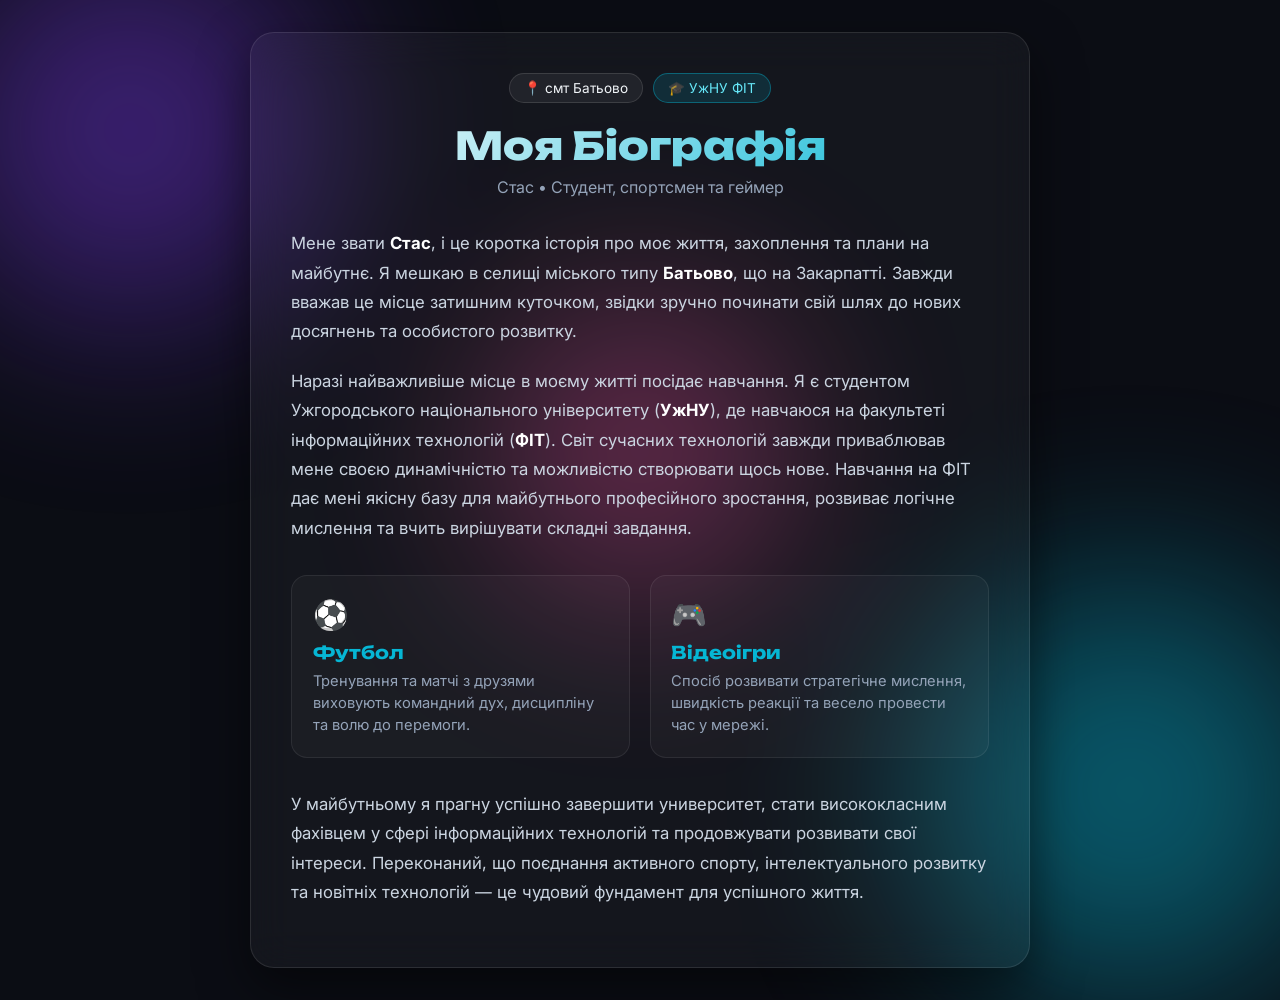
==== first.html @ a004d103 "Add files via upload" ====
<!DOCTYPE html>
<html lang="uk">
<head>
    <meta charset="UTF-8">
    <meta name="viewport" content="width=device-width, initial-scale=1.0">
    <title>Біографія | Стас</title>

    <link rel="preconnect" href="https://fonts.googleapis.com">
    <link rel="preconnect" href="https://fonts.gstatic.com" crossorigin>
    <link href="https://fonts.googleapis.com/css2?family=Inter:wght@300;400;600&family=Unbounded:wght@600;800&display=swap" rel="stylesheet">
    
    <link rel="stylesheet" href="first.css">
</head>
<body>

    <!-- Декоративні анімовані елементи фону -->
    <div class="background-blob blob-1"></div>
    <div class="background-blob blob-2"></div>
    <div class="background-blob blob-3"></div>

   
    <main class="container">
        
        <header class="profile-header">
            <div class="badge-group">
                <span class="badge">📍 смт Батьово</span>
                <span class="badge highlight">🎓 УжНУ ФІТ</span>
            </div>
            <h1>Моя Біографія</h1>
            <p class="subtitle">Стас • Студент, спортсмен та геймер</p>
        </header>

        <article class="bio-content">
            <p>
                Мене звати <strong>Стас</strong>, і це коротка історія про моє життя, захоплення та плани на майбутнє. 
                Я мешкаю в селищі міського типу <strong>Батьово</strong>, що на Закарпатті. Завжди вважав це місце затишним куточком, 
                звідки зручно починати свій шлях до нових досягнень та особистого розвитку.
            </p>

            <p>
                Наразі найважливіше місце в моєму житті посідає навчання. Я є студентом Ужгородського національного університету (<strong>УжНУ</strong>), 
                де навчаюся на факультеті інформаційних технологій (<strong>ФІТ</strong>). Світ сучасних технологій завжди приваблював мене 
                своєю динамічністю та можливістю створювати щось нове. Навчання на ФІТ дає мені якісну базу для майбутнього професійного зростання, 
                розвиває логічне мислення та вчить вирішувати складні завдання.
            </p>

           
            <div class="hobbies-grid">
                <div class="hobby-card">
                    <span class="hobby-icon">⚽</span>
                    <h3>Футбол</h3>
                    <p>Тренування та матчі з друзями виховують командний дух, дисципліну та волю до перемоги.</p>
                </div>
                <div class="hobby-card">
                    <span class="hobby-icon">🎮</span>
                    <h3>Відеоігри</h3>
                    <p>Спосіб розвивати стратегічне мислення, швидкість реакції та весело провести час у мережі.</p>
                </div>
            </div>

            <p>
                У майбутньому я прагну успішно завершити университет, стати висококласним фахівцем у сфері інформаційних технологій та продовжувати розвивати свої інтереси. 
                Переконаний, що поєднання активного спорту, інтелектуального розвитку та новітніх технологій — це чудовий фундамент для успішного життя.
            </p>
        </article>

    </main>

</body>
</html>
---- first.css ----
:root {
    --bg-color: #0b0d14;
    --card-bg: rgba(255, 255, 255, 0.04);
    --card-border: rgba(255, 255, 255, 0.1);
    --text-primary: #f0f4f8;
    --text-secondary: #94a3b8;
    --accent-purple: #7c3aed;
    --accent-cyan: #06b6d4;
    --accent-pink: #ec4899;
}

* {
    box-sizing: border-box;
    margin: 0;
    padding: 0;
}

body {
    font-family: 'Inter', sans-serif;
    background-color: var(--bg-color);
    color: var(--text-primary);
    min-height: 100vh;
    display: flex;
    justify-content: center;
    align-items: center;
    padding: 2rem 1rem;
    position: relative;
    overflow-x: hidden;
}


.background-blob {
    position: fixed;
    border-radius: 50%;
    filter: blur(100px);
    opacity: 0.45;
    z-index: 0;
    animation: float 12s infinite alternate ease-in-out;
}

.blob-1 {
    width: 380px;
    height: 380px;
    background: var(--accent-purple);
    top: -60px;
    left: -60px;
}

.blob-2 {
    width: 420px;
    height: 420px;
    background: var(--accent-cyan);
    bottom: -100px;
    right: -60px;
    animation-delay: -4s;
}

.blob-3 {
    width: 280px;
    height: 280px;
    background: var(--accent-pink);
    top: 50%;
    left: 50%;
    transform: translate(-50%, -50%);
    animation-delay: -8s;
}

@keyframes float {
    0% {
        transform: translate(0, 0) scale(1);
    }
    100% {
        transform: translate(40px, 60px) scale(1.1);
    }
}


.container {
    position: relative;
    z-index: 1;
    max-width: 780px;
    width: 100%;
    background: var(--card-bg);
    backdrop-filter: blur(20px);
    -webkit-backdrop-filter: blur(20px);
    border: 1px solid var(--card-border);
    border-radius: 24px;
    padding: 2.5rem;
    box-shadow: 0 20px 50px rgba(0, 0, 0, 0.5);
}


.profile-header {
    margin-bottom: 2rem;
    text-align: center;
}

.badge-group {
    display: flex;
    justify-content: center;
    gap: 10px;
    margin-bottom: 1.2rem;
    flex-wrap: wrap;
}

.badge {
    font-size: 0.85rem;
    padding: 6px 14px;
    border-radius: 20px;
    background: rgba(255, 255, 255, 0.06);
    border: 1px solid rgba(255, 255, 255, 0.12);
    color: var(--text-primary);
}

.badge.highlight {
    background: rgba(6, 182, 212, 0.15);
    border-color: rgba(6, 182, 212, 0.4);
    color: #67e8f9;
}

h1 {
    font-family: 'Unbounded', sans-serif;
    font-size: 2.4rem;
    font-weight: 800;
    background: linear-gradient(135deg, #ffffff 0%, var(--accent-cyan) 100%);
    -webkit-background-clip: text;
    -webkit-text-fill-color: transparent;
    margin-bottom: 0.5rem;
}

.subtitle {
    color: var(--text-secondary);
    font-size: 1rem;
}


.bio-content p {
    line-height: 1.75;
    color: #cbd5e1;
    margin-bottom: 1.25rem;
    font-size: 1.05rem;
}

.bio-content strong {
    color: #ffffff;
}

/* === Картки для хобі === */
.hobbies-grid {
    display: grid;
    grid-template-columns: 1fr 1fr;
    gap: 1.2rem;
    margin: 2rem 0;
}

.hobby-card {
    background: rgba(255, 255, 255, 0.03);
    border: 1px solid rgba(255, 255, 255, 0.08);
    border-radius: 16px;
    padding: 1.3rem;
    transition: transform 0.3s ease, border-color 0.3s ease;
}

.hobby-card:hover {
    transform: translateY(-4px);
    border-color: rgba(6, 182, 212, 0.5);
}

.hobby-icon {
    font-size: 1.8rem;
    display: block;
    margin-bottom: 0.6rem;
}

.hobby-card h3 {
    font-family: 'Unbounded', sans-serif;
    font-size: 1.1rem;
    margin-bottom: 0.4rem;
    color: var(--accent-cyan);
}

.hobby-card p {
    font-size: 0.92rem;
    margin-bottom: 0;
    color: var(--text-secondary);
    line-height: 1.5;
}
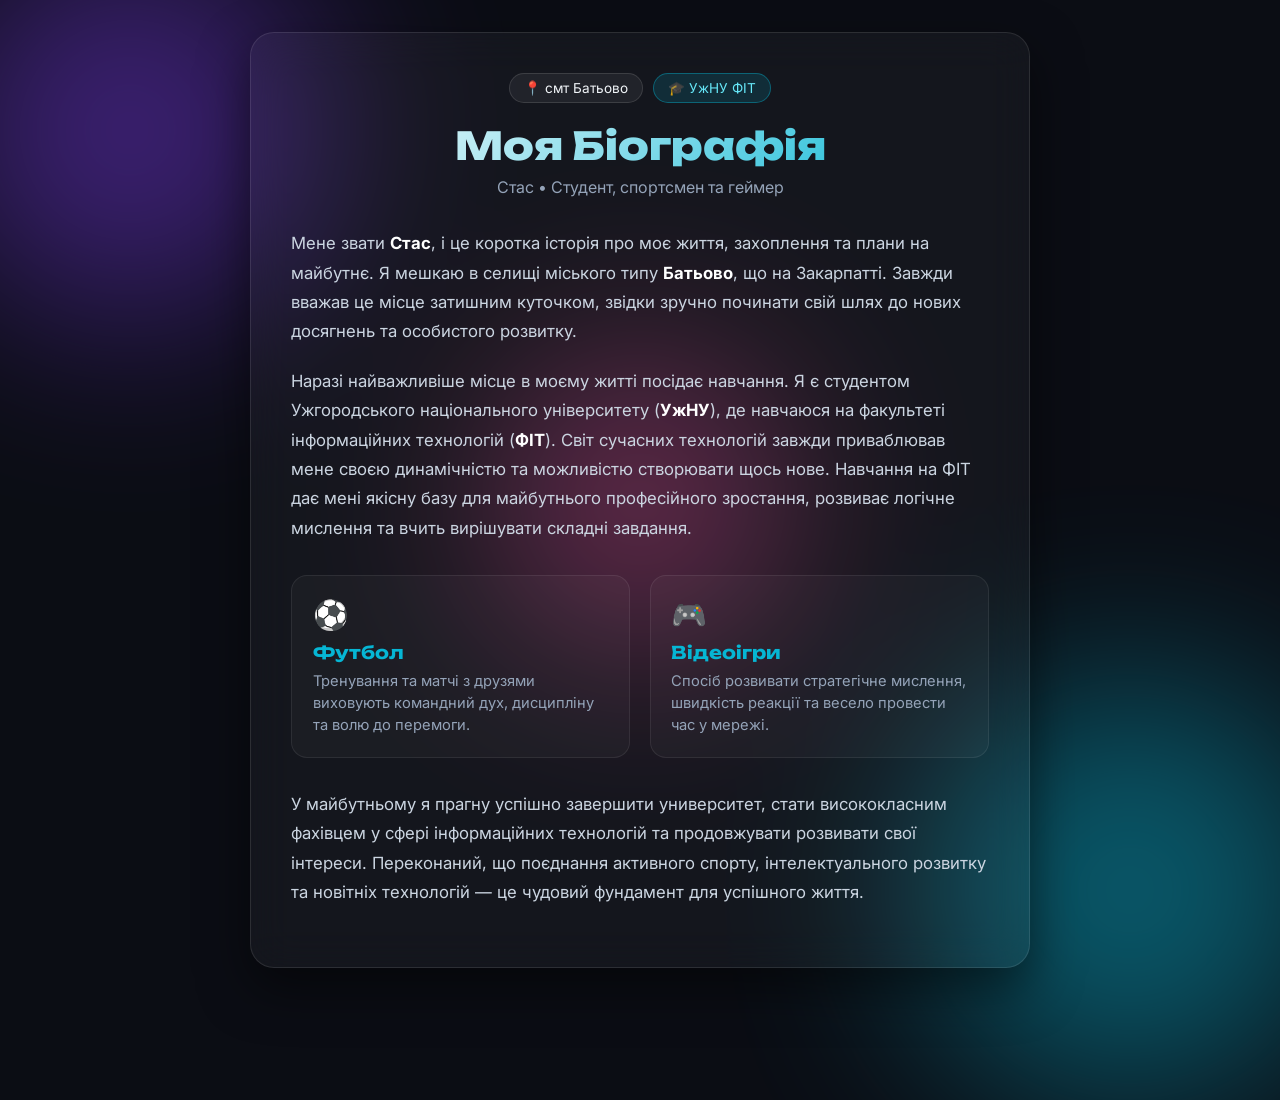
==== commit e3bb4326: "Add files via upload" ====
--- a/first.css
+++ b/first.css
@@ -31,8 +31,8 @@
 
 
 .background-blob {
-    position: fixed;
-    border-radius: 50%;
+    position: absolute;
+    border-radius: 100%;
     filter: blur(100px);
     opacity: 0.45;
     z-index: 0;
